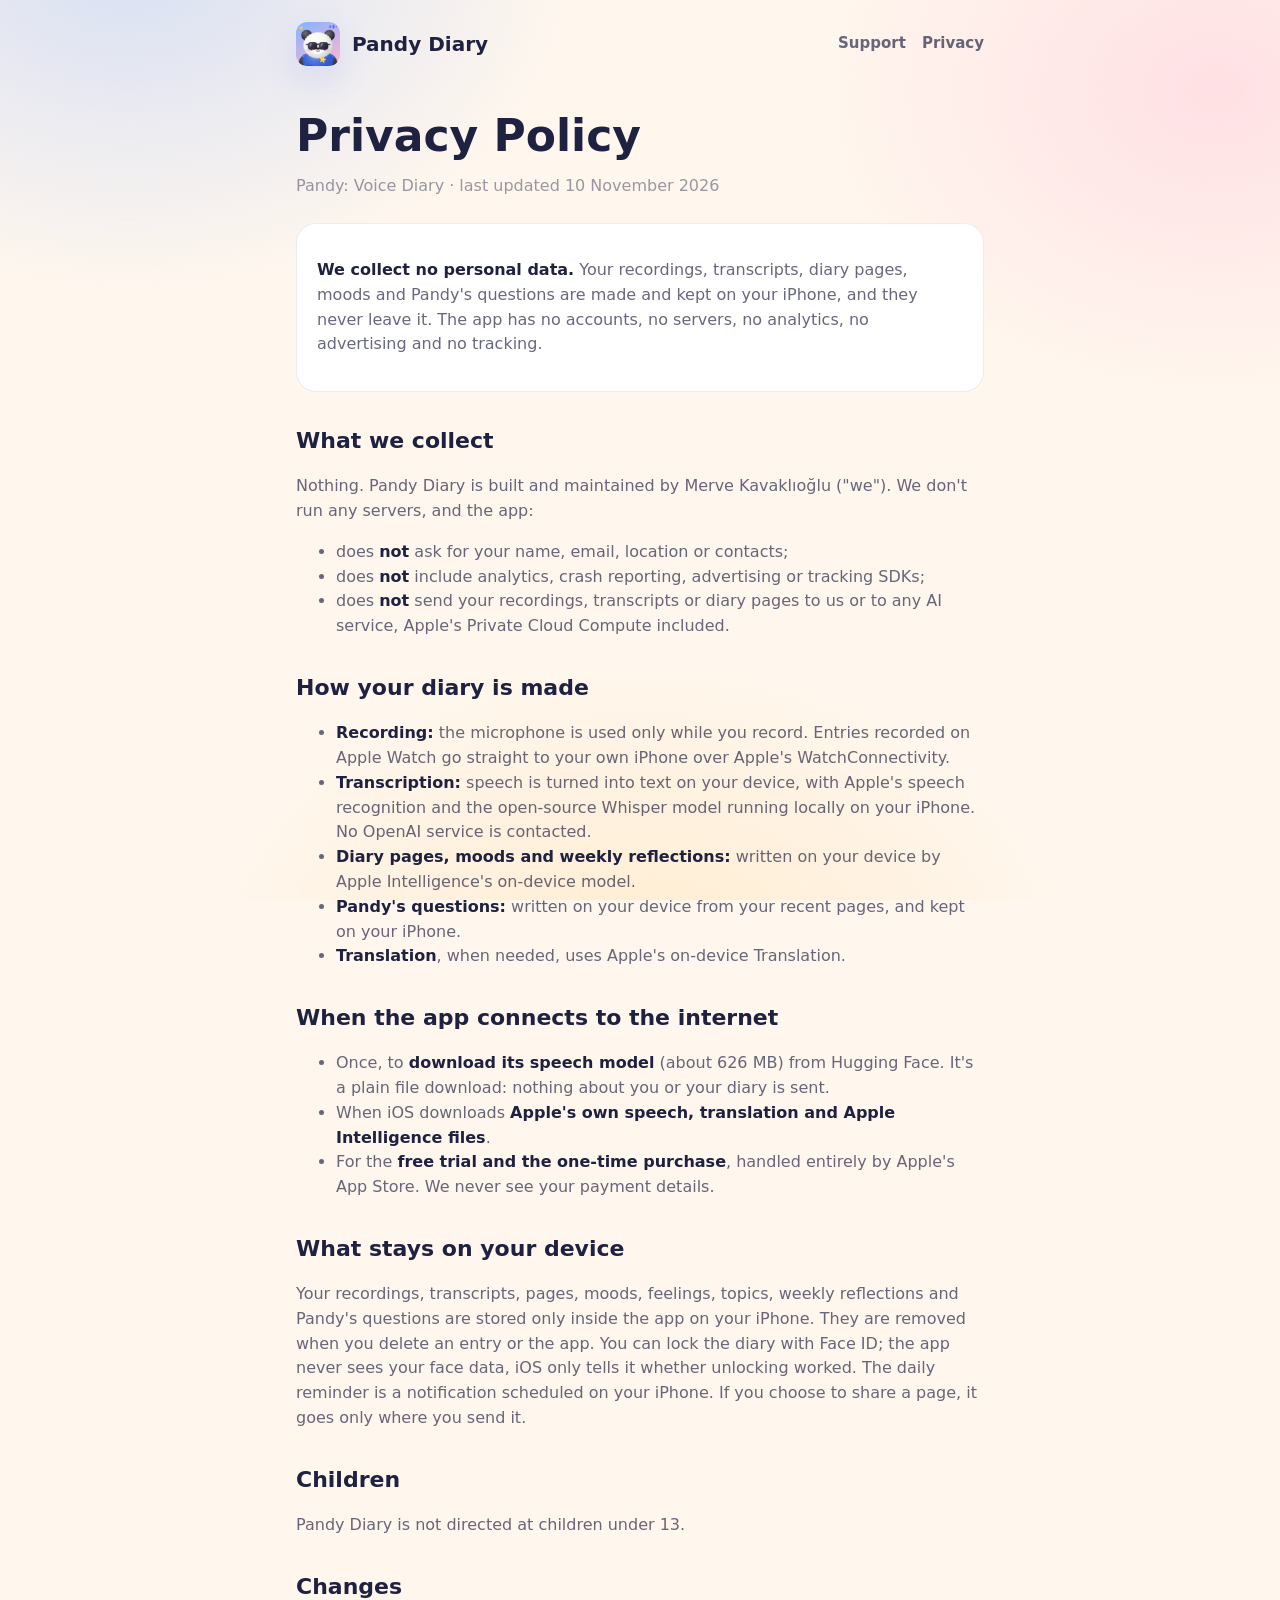
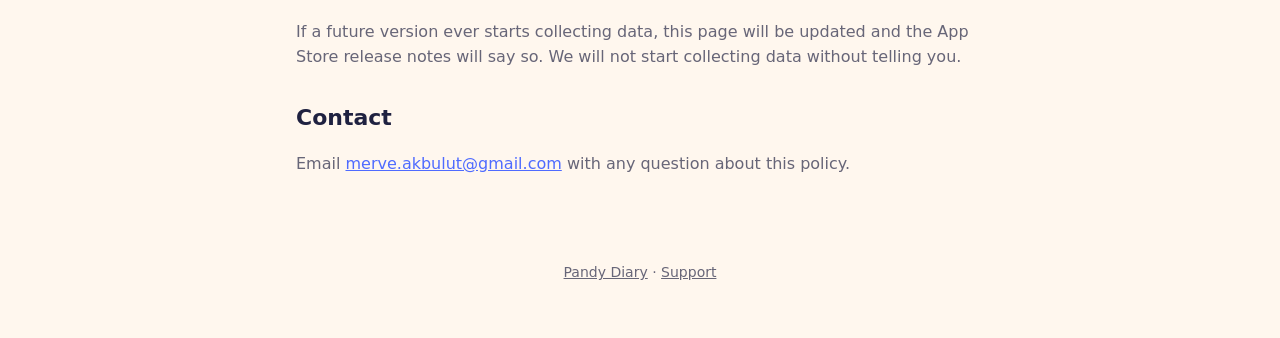
==== privacy.html @ e29595c8 "Pandy Diary website: home, privacy policy, support" ====
<!doctype html>
<html lang="en">
<head>
<meta charset="utf-8">
<meta name="viewport" content="width=device-width, initial-scale=1">
<title>Pandy Diary Privacy Policy</title>
<meta name="description" content="Pandy: Voice Diary collects no personal data. Your diary is made and kept on your iPhone.">
<link rel="icon" href="images/icon.png">
<link rel="stylesheet" href="style.css">
</head>
<body>
<div class="wrap narrow doc">
  <nav class="top">
    <a class="brand" href="./"><img src="images/icon.png" alt="">Pandy Diary</a>
    <div class="links"><a href="support.html">Support</a><a href="privacy.html">Privacy</a></div>
  </nav>

  <h1>Privacy Policy</h1>
  <p class="updated">Pandy: Voice Diary · last updated 10 November 2026</p>

  <div class="tldr"><p><strong>We collect no personal data.</strong> Your recordings, transcripts, diary pages, moods and Pandy's questions are made and kept on your iPhone, and they never leave it. The app has no accounts, no servers, no analytics, no advertising and no tracking.</p></div>

  <h2>What we collect</h2>
  <p>Nothing. Pandy Diary is built and maintained by Merve Kavaklıoğlu ("we"). We don't run any servers, and the app:</p>
  <ul>
    <li>does <strong>not</strong> ask for your name, email, location or contacts;</li>
    <li>does <strong>not</strong> include analytics, crash reporting, advertising or tracking SDKs;</li>
    <li>does <strong>not</strong> send your recordings, transcripts or diary pages to us or to any AI service, Apple's Private Cloud Compute included.</li>
  </ul>

  <h2>How your diary is made</h2>
  <ul>
    <li><strong>Recording:</strong> the microphone is used only while you record. Entries recorded on Apple Watch go straight to your own iPhone over Apple's WatchConnectivity.</li>
    <li><strong>Transcription:</strong> speech is turned into text on your device, with Apple's speech recognition and the open-source Whisper model running locally on your iPhone. No OpenAI service is contacted.</li>
    <li><strong>Diary pages, moods and weekly reflections:</strong> written on your device by Apple Intelligence's on-device model.</li>
    <li><strong>Pandy's questions:</strong> written on your device from your recent pages, and kept on your iPhone.</li>
    <li><strong>Translation</strong>, when needed, uses Apple's on-device Translation.</li>
  </ul>

  <h2>When the app connects to the internet</h2>
  <ul>
    <li>Once, to <strong>download its speech model</strong> (about 626 MB) from Hugging Face. It's a plain file download: nothing about you or your diary is sent.</li>
    <li>When iOS downloads <strong>Apple's own speech, translation and Apple Intelligence files</strong>.</li>
    <li>For the <strong>free trial and the one-time purchase</strong>, handled entirely by Apple's App Store. We never see your payment details.</li>
  </ul>

  <h2>What stays on your device</h2>
  <p>Your recordings, transcripts, pages, moods, feelings, topics, weekly reflections and Pandy's questions are stored only inside the app on your iPhone. They are removed when you delete an entry or the app. You can lock the diary with Face ID; the app never sees your face data, iOS only tells it whether unlocking worked. The daily reminder is a notification scheduled on your iPhone. If you choose to share a page, it goes only where you send it.</p>

  <h2>Children</h2>
  <p>Pandy Diary is not directed at children under 13.</p>

  <h2>Changes</h2>
  <p>If a future version ever starts collecting data, this page will be updated and the App Store release notes will say so. We will not start collecting data without telling you.</p>

  <h2>Contact</h2>
  <p>Email <a href="mailto:merve.akbulut@gmail.com">merve.akbulut@gmail.com</a> with any question about this policy.</p>

  <footer><p><a href="./">Pandy Diary</a> · <a href="support.html">Support</a></p></footer>
</div>
</body>
</html>
---- style.css ----
:root {
  --bg: #fff7ee;
  --card: #ffffff;
  --raised: #f3eefc;
  --ink: #1f2140;
  --muted: rgba(31, 33, 64, 0.68);
  --faint: rgba(31, 33, 64, 0.45);
  --accent: #4f6bff;
  --accent-ink: #ffffff;
  --lavender: #b9a7ff;
  --blush: #ffb6d2;
  --honey: #ffc35a;
  --mint: #7fdcb5;
  --sky: #8db4ff;
  --line: rgba(31, 33, 64, 0.08);
  --shadow: 0 14px 34px rgba(79, 107, 255, 0.14);
}
@media (prefers-color-scheme: dark) {
  :root:not([data-theme="light"]) {
    --bg: #15162a;
    --card: #1f2140;
    --raised: #2a2c52;
    --ink: #f4f1ff;
    --muted: rgba(244, 241, 255, 0.7);
    --faint: rgba(244, 241, 255, 0.45);
    --accent: #7d92ff;
    --line: rgba(244, 241, 255, 0.1);
    --shadow: 0 16px 40px rgba(0, 0, 0, 0.45);
  }
}
:root[data-theme="dark"] {
  --bg: #15162a;
  --card: #1f2140;
  --raised: #2a2c52;
  --ink: #f4f1ff;
  --muted: rgba(244, 241, 255, 0.7);
  --faint: rgba(244, 241, 255, 0.45);
  --accent: #7d92ff;
  --line: rgba(244, 241, 255, 0.1);
  --shadow: 0 16px 40px rgba(0, 0, 0, 0.45);
}
* { box-sizing: border-box; }
html { -webkit-text-size-adjust: 100%; }
body {
  margin: 0;
  font-family: ui-rounded, "SF Pro Rounded", -apple-system, BlinkMacSystemFont, system-ui, sans-serif;
  color: var(--ink);
  background: var(--bg);
  line-height: 1.55;
}
body::before {
  content: ""; position: fixed; inset: 0; z-index: -1; pointer-events: none;
  background:
    radial-gradient(40rem 30rem at 10% -5%, color-mix(in srgb, var(--sky) 35%, transparent), transparent 70%),
    radial-gradient(36rem 28rem at 95% 10%, color-mix(in srgb, var(--blush) 35%, transparent), transparent 70%),
    radial-gradient(40rem 30rem at 50% 110%, color-mix(in srgb, var(--honey) 22%, transparent), transparent 70%);
}
img { max-width: 100%; display: block; }
a { color: var(--accent); }
.wrap { max-width: 1080px; margin: 0 auto; padding: 0 16px; }
.narrow { max-width: 720px; }

nav.top { display: flex; align-items: center; justify-content: space-between; padding: 22px 0 6px; gap: 12px; }
.brand { display: flex; align-items: center; gap: 12px; font-weight: 800; font-size: 20px; color: var(--ink); text-decoration: none; }
.brand img { width: 44px; height: 44px; border-radius: 11px; box-shadow: var(--shadow); }
.links { display: flex; gap: 16px; font-weight: 700; font-size: 15px; }
.links a { color: var(--muted); text-decoration: none; }
.links a:hover { color: var(--accent); }

.hero { display: grid; grid-template-columns: 1.1fr 0.9fr; gap: 28px; align-items: center; padding: 34px 0 10px; }
.hero h1 { font-size: clamp(34px, 6vw, 58px); line-height: 1.06; margin: 0 0 14px; font-weight: 800; letter-spacing: -0.01em; }
.hero h1 span { color: var(--accent); }
.lead { font-size: clamp(17px, 2.3vw, 21px); color: var(--muted); margin: 0; max-width: 34ch; }
.cta { display: inline-block; margin-top: 24px; background: var(--accent); color: var(--accent-ink); text-decoration: none; font-weight: 800; font-size: 18px; padding: 14px 30px; border-radius: 999px; box-shadow: 0 10px 28px color-mix(in srgb, var(--accent) 35%, transparent); }
.price { margin-top: 12px; color: var(--faint); font-size: 15px; }
.hero-art { position: relative; justify-self: center; }
.hero-art .phone { width: min(300px, 70vw); border-radius: 36px; box-shadow: var(--shadow); border: 6px solid var(--card); }
.hero-art .pandy { position: absolute; width: 130px; left: -70px; bottom: -10px; filter: drop-shadow(0 10px 18px rgba(0,0,0,0.18)); }

.badges { display: flex; flex-wrap: wrap; gap: 10px; margin-top: 22px; }
.badge { background: var(--card); border: 1px solid var(--line); border-radius: 999px; padding: 7px 14px; font-weight: 700; font-size: 14px; }

section { padding: 56px 0 6px; }
h2 { font-size: clamp(25px, 4vw, 36px); font-weight: 800; text-align: center; margin: 0 0 8px; }
.sub { text-align: center; color: var(--muted); margin: 0 auto 28px; max-width: 620px; }

.ask { display: grid; grid-template-columns: auto 1fr; gap: 22px; align-items: center; background: var(--card); border-radius: 28px; padding: 26px; box-shadow: var(--shadow); max-width: 760px; margin: 0 auto; }
.ask img { width: 120px; }
.bubble { background: var(--raised); border-radius: 20px; padding: 14px 18px; }
.bubble small { color: var(--accent); font-weight: 800; }
.bubble p { margin: 4px 0 0; font-weight: 800; font-size: 20px; }
.bubble q { display: block; margin-top: 6px; font-family: ui-serif, Georgia, serif; font-style: italic; color: var(--muted); }

.grid { display: grid; grid-template-columns: repeat(3, 1fr); gap: 16px; }
.card { background: var(--card); border: 1px solid var(--line); border-radius: 22px; padding: 22px; }
.card h3 { margin: 0 0 6px; font-size: 19px; }
.card p { margin: 0; color: var(--muted); }
.dot { display: inline-block; width: 12px; height: 12px; border-radius: 50%; margin-right: 8px; vertical-align: 1px; }

.shots { display: flex; gap: 18px; overflow-x: auto; padding: 6px 4px 18px; scroll-snap-type: x mandatory; }
.shots figure { margin: 0; flex: 0 0 auto; scroll-snap-align: center; text-align: center; }
.shots img { width: 240px; border-radius: 30px; box-shadow: var(--shadow); border: 5px solid var(--card); }
.shots figcaption { margin-top: 10px; font-weight: 700; color: var(--muted); font-size: 15px; }
.book img { width: 100%; border-radius: 24px; box-shadow: var(--shadow); }
.watch { display: flex; gap: 16px; justify-content: center; flex-wrap: wrap; }
.watch img { width: 150px; border-radius: 34px; box-shadow: var(--shadow); }

.private { background: var(--card); border-radius: 28px; padding: 30px; box-shadow: var(--shadow); }
.private ul { margin: 0; padding-left: 20px; columns: 2; column-gap: 34px; }
.private li { margin: 6px 0; break-inside: avoid; }

footer { padding: 56px 0 40px; color: var(--faint); font-size: 14px; text-align: center; }
footer a { color: var(--muted); }

.doc h1 { font-size: clamp(30px, 5vw, 44px); margin: 30px 0 4px; }
.doc .updated { color: var(--faint); margin: 0 0 24px; }
.doc h2 { text-align: left; font-size: 22px; margin: 32px 0 6px; }
.doc p, .doc li { color: var(--muted); }
.doc strong { color: var(--ink); }
.tldr { background: var(--card); border-radius: 20px; padding: 18px 20px; border: 1px solid var(--line); }
details { background: var(--card); border: 1px solid var(--line); border-radius: 16px; padding: 14px 18px; margin: 10px 0; }
summary { font-weight: 800; cursor: pointer; }
details p { margin: 8px 0 0; }

@media (max-width: 760px) {
  .hero { grid-template-columns: 1fr; text-align: center; }
  .lead { margin: 0 auto; }
  .badges { justify-content: center; }
  .hero-art .pandy { left: -20px; width: 100px; }
  .grid { grid-template-columns: 1fr; }
  .ask { grid-template-columns: 1fr; text-align: center; }
  .ask img { margin: 0 auto; }
  .private ul { columns: 1; }
  .links { gap: 12px; font-size: 14px; }
}
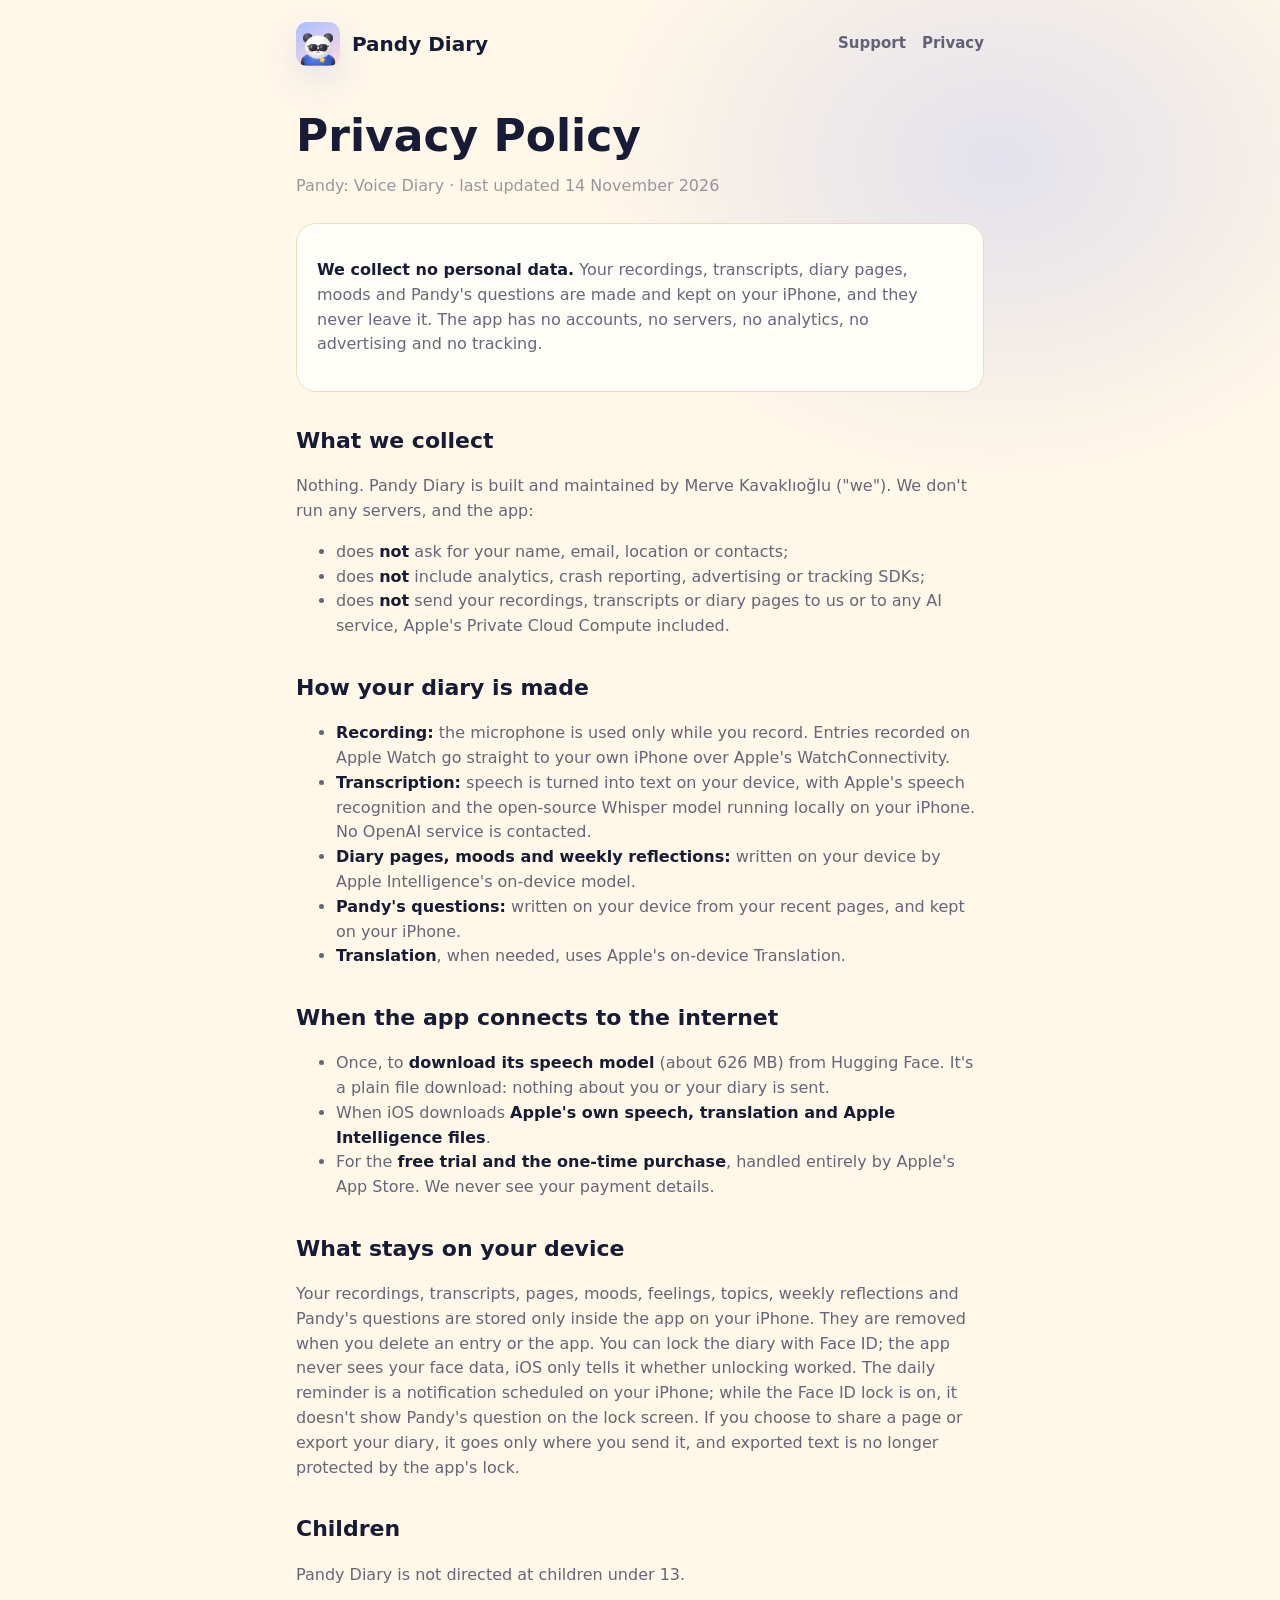
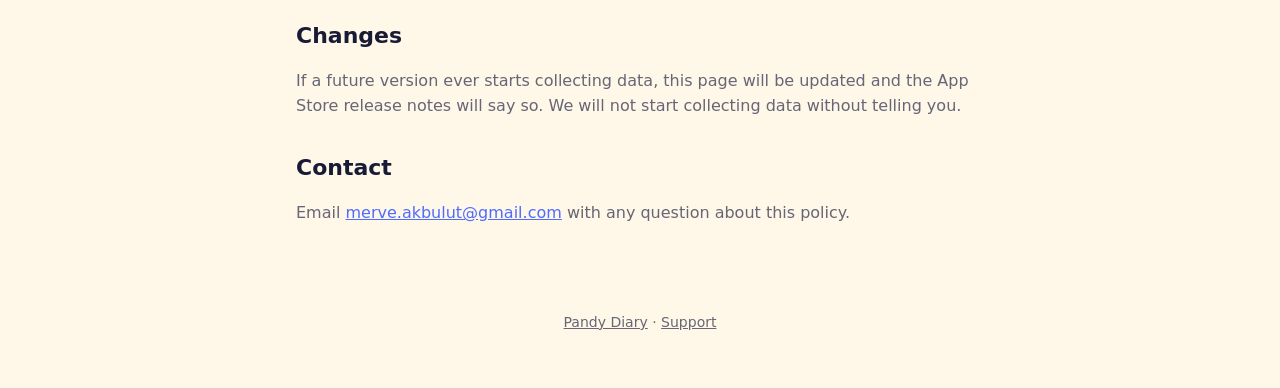
==== commit b8b3e008: "Pandy Diary 2.0: evening ritual, Threads, editing, export; new screenshots Co-Authored-By: Claude Op" ====
--- a/privacy.html
+++ b/privacy.html
@@ -16,7 +16,7 @@
   </nav>
 
   <h1>Privacy Policy</h1>
-  <p class="updated">Pandy: Voice Diary · last updated 10 November 2026</p>
+  <p class="updated">Pandy: Voice Diary · last updated 14 November 2026</p>
 
   <div class="tldr"><p><strong>We collect no personal data.</strong> Your recordings, transcripts, diary pages, moods and Pandy's questions are made and kept on your iPhone, and they never leave it. The app has no accounts, no servers, no analytics, no advertising and no tracking.</p></div>
 
@@ -45,7 +45,7 @@
   </ul>
 
   <h2>What stays on your device</h2>
-  <p>Your recordings, transcripts, pages, moods, feelings, topics, weekly reflections and Pandy's questions are stored only inside the app on your iPhone. They are removed when you delete an entry or the app. You can lock the diary with Face ID; the app never sees your face data, iOS only tells it whether unlocking worked. The daily reminder is a notification scheduled on your iPhone. If you choose to share a page, it goes only where you send it.</p>
+  <p>Your recordings, transcripts, pages, moods, feelings, topics, weekly reflections and Pandy's questions are stored only inside the app on your iPhone. They are removed when you delete an entry or the app. You can lock the diary with Face ID; the app never sees your face data, iOS only tells it whether unlocking worked. The daily reminder is a notification scheduled on your iPhone; while the Face ID lock is on, it doesn't show Pandy's question on the lock screen. If you choose to share a page or export your diary, it goes only where you send it, and exported text is no longer protected by the app's lock.</p>
 
   <h2>Children</h2>
   <p>Pandy Diary is not directed at children under 13.</p>
--- a/style.css
+++ b/style.css
@@ -1,24 +1,24 @@
 :root {
-  --bg: #fff7ee;
-  --card: #ffffff;
-  --raised: #f3eefc;
-  --ink: #1f2140;
+  --bg: #fff7e8;
+  --card: #fffdf7;
+  --raised: #f3ecdd;
+  --ink: #171b35;
   --muted: rgba(31, 33, 64, 0.68);
   --faint: rgba(31, 33, 64, 0.45);
-  --accent: #4f6bff;
+  --accent: #4e6cff;
   --accent-ink: #ffffff;
   --lavender: #b9a7ff;
   --blush: #ffb6d2;
   --honey: #ffc35a;
   --mint: #7fdcb5;
   --sky: #8db4ff;
-  --line: rgba(31, 33, 64, 0.08);
+  --line: #e8dcc8;
   --shadow: 0 14px 34px rgba(79, 107, 255, 0.14);
 }
 @media (prefers-color-scheme: dark) {
   :root:not([data-theme="light"]) {
-    --bg: #15162a;
-    --card: #1f2140;
+    --bg: #171b35;
+    --card: #20254a;
     --raised: #2a2c52;
     --ink: #f4f1ff;
     --muted: rgba(244, 241, 255, 0.7);
@@ -29,8 +29,8 @@
   }
 }
 :root[data-theme="dark"] {
-  --bg: #15162a;
-  --card: #1f2140;
+  --bg: #171b35;
+  --card: #20254a;
   --raised: #2a2c52;
   --ink: #f4f1ff;
   --muted: rgba(244, 241, 255, 0.7);
@@ -50,12 +50,9 @@
 }
 body::before {
   content: ""; position: fixed; inset: 0; z-index: -1; pointer-events: none;
-  background:
-    radial-gradient(40rem 30rem at 10% -5%, color-mix(in srgb, var(--sky) 35%, transparent), transparent 70%),
-    radial-gradient(36rem 28rem at 95% 10%, color-mix(in srgb, var(--blush) 35%, transparent), transparent 70%),
-    radial-gradient(40rem 30rem at 50% 110%, color-mix(in srgb, var(--honey) 22%, transparent), transparent 70%);
+  background: radial-gradient(36rem 28rem at 78% 18%, color-mix(in srgb, var(--accent) 16%, transparent), transparent 70%);
 }
-img { max-width: 100%; display: block; }
+img { max-width: 100%; height: auto; display: block; }
 a { color: var(--accent); }
 .wrap { max-width: 1080px; margin: 0 auto; padding: 0 16px; }
 .narrow { max-width: 720px; }
@@ -78,7 +75,7 @@
 .hero-art .pandy { position: absolute; width: 130px; left: -70px; bottom: -10px; filter: drop-shadow(0 10px 18px rgba(0,0,0,0.18)); }
 
 .badges { display: flex; flex-wrap: wrap; gap: 10px; margin-top: 22px; }
-.badge { background: var(--card); border: 1px solid var(--line); border-radius: 999px; padding: 7px 14px; font-weight: 700; font-size: 14px; }
+.badge { background: var(--card); border: 1px solid var(--line); border-radius: 10px; padding: 7px 14px; font-weight: 700; font-size: 14px; }
 
 section { padding: 56px 0 6px; }
 h2 { font-size: clamp(25px, 4vw, 36px); font-weight: 800; text-align: center; margin: 0 0 8px; }
@@ -133,3 +130,5 @@
   .private ul { columns: 1; }
   .links { gap: 12px; font-size: 14px; }
 }
+
+.hero > div, .grid > *, .ask > * { min-width: 0; }
